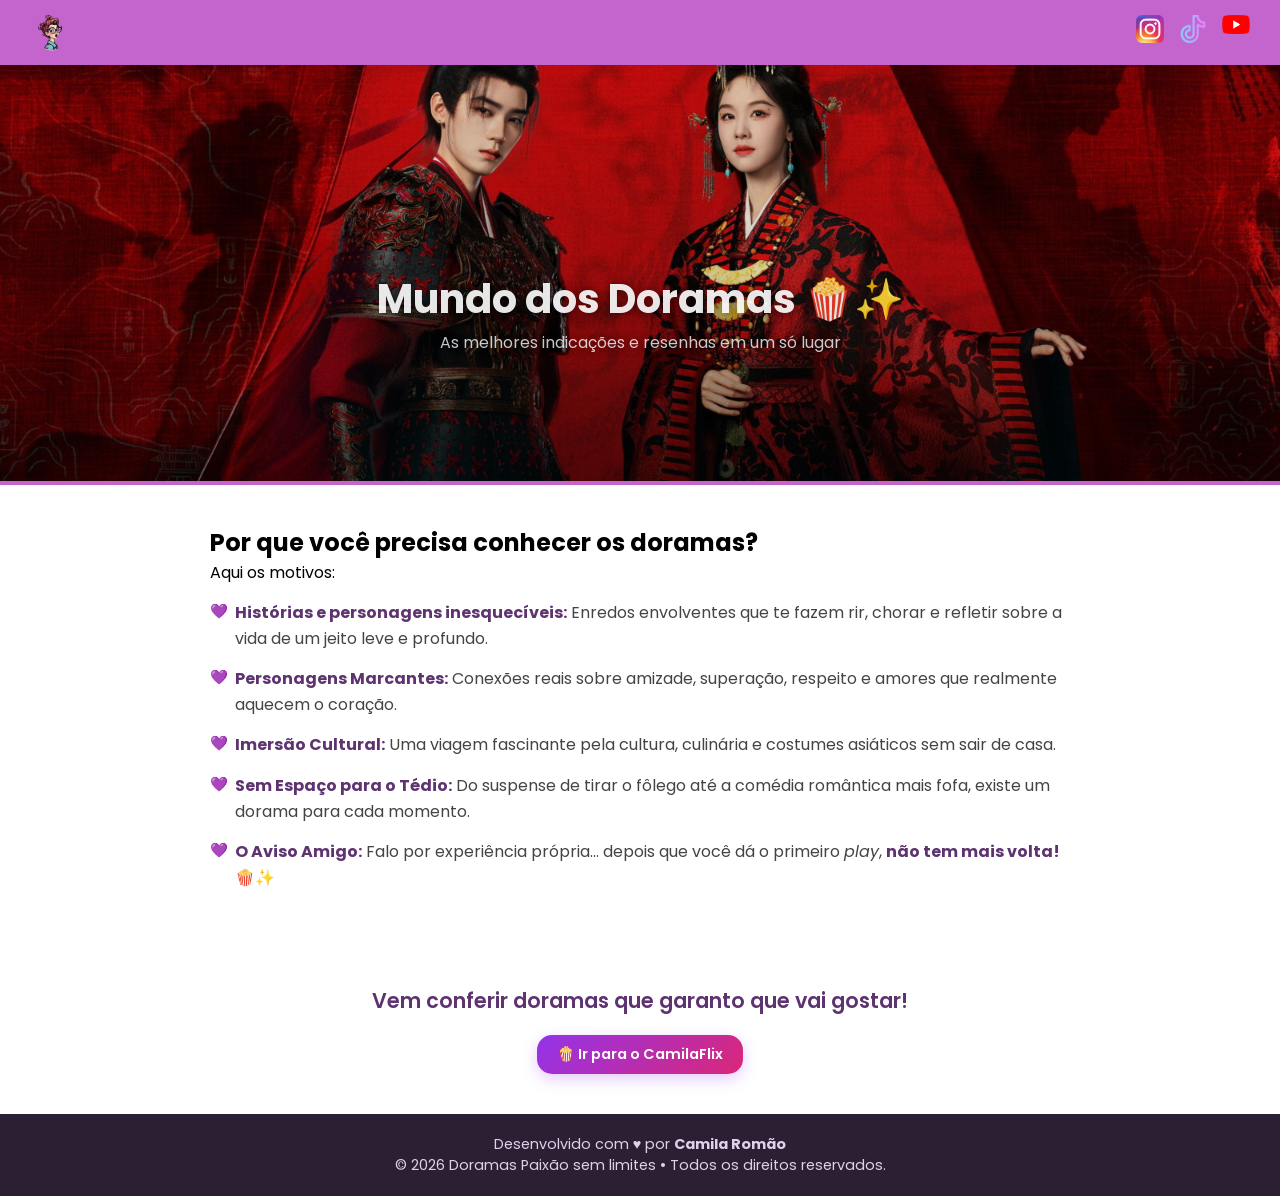
==== index.html @ bf74845d "Update index.html" ====
<!DOCTYPE html>
<html lang="pt-BR">
<head>
    <meta charset="UTF-8">
    <meta name="viewport" content="width=device-width, initial-scale=1.0">
    <title>Doramas: paixão sem limites</title>
    <link rel="stylesheet" href="style.css">
    <link href="https://fonts.googleapis.com/css2?family=Poppins:wght@400;500;600;700;800&display=swap" rel="stylesheet">
</head>
<body>

    <!-- CABEÇALHO COM BOTÃO ESTILIZADO -->
    <header>
        <img src="assets/Cah-dorameira-logo.png" alt="Logo CamilaFlix" class="logotipo">
        
        <div class="redes-sociais">
          <a href="https://www.instagram.com/camiladorameiraa/" target="_blank"><img src="assets/Instagram_icon.png" alt="Instagram"></a>
            <a href="https://www.tiktok.com/@camiladorameiraa" target="_blank"><img src="assets/Tiktok_logo.png" alt="TikTok"></a>
            <a href="https://www.youtube.com/@Camiladorameira" target="_blank"><img src="assets/Youtube_logo.png" alt="YouTube"></a>
        </div>
    </header>

    <!-- Banner do site -->
   <section class="banner">

    <div class="conteudo-banner">

        <img
            src="assets/das-cinzas-ao-trono-img.jpg"
            alt="Das Cinzas ao Trono"
        >

        <div class="texto-banner">
            <h1>Mundo dos Doramas 🍿✨</h1>

            <p>
                As melhores indicações e resenhas em um só lugar
            </p>
        </div>

    </div>

</section>

        <section class="secao-chamativa">
            <h2>Por que você precisa conhecer os doramas?</h2>
            <p>Aqui os motivos:</p>

            <ul class="lista-motivos">
                <li><strong>Histórias e personagens inesquecíveis:</strong> Enredos envolventes que te fazem rir, chorar e refletir sobre a vida de um jeito leve e profundo.</li>

                <li><strong>Personagens Marcantes:</strong> Conexões reais sobre amizade, superação, respeito e amores que realmente aquecem o coração.</li>
                <li><strong>Imersão Cultural:</strong> Uma viagem fascinante pela cultura, culinária e costumes asiáticos sem sair de casa.</li>

                <li><strong>Sem Espaço para o Tédio:</strong> Do suspense de tirar o fôlego até a comédia romântica mais fofa, existe um dorama para cada momento.</li>

                <li><strong>O Aviso Amigo:</strong> Falo por experiência própria... depois que você dá o primeiro <em>play</em>, <strong>não tem mais volta!</strong> 🍿✨</li>
            </ul>

        </section>

        <!-- CHAMADA FINAL COM O BOTÃO CAMILAFLIX CENTRALIZADO -->

<main class="secao-camilaflix">
    <div class="link-camilaflix">
        <h3>Vem conferir doramas que garanto que vai gostar!</h3>

        <a href="camila-flix/indicacoes.html" class="btn-inicio">
            🍿 Ir para o CamilaFlix
        </a>
    </div>
</main>
    <footer>
        <p>Desenvolvido com <span class="coracao">♥</span> por <strong>Camila Romão</strong></p>
        <p>&copy; 2026 Doramas Paixão sem limites • Todos os direitos reservados.</p>
    </footer>
    
</body>
</html>
---- style.css ----
* {
    margin: 0;
    padding: 0;
    box-sizing: border-box;
    font-family: "Poppins", sans-serif;
}
/* ============================================== */
/* 2. CABEÇALHO E NAVEGAÇÃO                       */
/* ============================================== */
header {
    display: flex;
    justify-content: space-between;
    align-items: center;
    padding: 10px 30px;
    background-color: rgb(196, 100, 205);
    backdrop-filter: blur(5px);
    position: sticky;
    top: 0;
    z-index: 100;
}

.logotipo {
    width: 45px;
    height: auto;
    border-radius: 50%;
    transition: transform 0.3s ease;
    cursor: pointer;
}

.logotipo:hover {
    transform: scale(1.08);
}

.redes-sociais {
    display: flex;
    gap: 15px;
}

.redes-sociais img {
    width: 28px;
    height: auto;
    transition: transform 0.2s ease;
}

.redes-sociais img:hover {
    transform: scale(1.15);
}

/* ============================================== */
/* TEXTO SOBRE O BANNER                           */
/* ============================================== */

.texto-banner {
    position: absolute;
    left: 50%;
    top: 60%;

    transform: translate(-50%, -50%);

    z-index: 2;

    width: 90%;
    max-width: 650px;

    text-align: center;

    color: rgba(255, 255, 255, 0.9);

    text-shadow: 0 2px 10px rgba(0, 0, 0, 0.45);
}

.texto-banner h1 {
    margin: 0 0 8px;

    color: rgba(255, 255, 255, 0.88);

    font-size: clamp(1.6rem, 3vw, 2.5rem);

    font-weight: 700;

    line-height: 1.2;

    text-align: center;
}

.texto-banner p {
    margin: 0;

    color: rgba(255, 255, 255, 0.75);

    font-size: clamp(0.8rem, 1.3vw, 1rem);

    line-height: 1.5;

    text-align: center;
}
 

/* BANNER DO TOPO                              */
/* ============================================== */

.banner {
    width: 100%;
    margin: 0;
    padding: 0;
}

.conteudo-banner {
    width: 100%;
    height: clamp(250px, 40vw, 420px);
    overflow: hidden;
    position: relative;
    border-bottom: 4px solid #c464cd;
}

.conteudo-banner img {
    width: 100%;
    height: 100%;
    display: block;
    object-fit: cover;
    object-position: center;
}

/* Degrade sobre a imagem */ 
.conteudo-banner::after {
    content: "";
    position: absolute;
    inset: 0;
    background: linear-gradient(
        to bottom,
        rgba(0, 0, 0, 0.05),
        rgba(0, 0, 0, 0.15),
        rgba(0, 0, 0, 0.55)
    );
    pointer-events: none;
}

/* ============================================== */
/* RESPONSIVIDADE DO BANNER                       */
/* ============================================== */

@media (max-width: 768px) {
    .conteudo-banner {
        height: 280px;
    }
}

@media (max-width: 480px) {
    .conteudo-banner {
        height: 230px;
    }
}

@media (max-width: 600px) {

    .texto-banner {
        left: 6%;
        right: 6%;
        bottom: 12%;
    }

    .texto-banner h1 {
        font-size: 1.7rem;
    }

    .texto-banner p {
        font-size: 0.85rem;
    }
}

h1 {
    text-align: center;
    color: #5e3370;
    margin: 40px 20px 20px;
    font-size: 2rem;
}

/* SEÇÕES DE TEXTO E APRESENTAÇÃO  */ 

.secao-chamativa { 
    max-width: 900px; 
    margin: 0 auto; 
    padding: 40px 20px;
}

.lista-motivos {
    list-style: none;
    padding: 0;
    margin-top: 15px;
}

.lista-motivos li {
    color: #444;
    font-size: 1rem;
    line-height: 1.6;
    margin-bottom: 15px;
    position: relative;
    padding-left: 25px;
}

.lista-motivos li::before {
    content: "💜";
    position: absolute;
    left: 0;
    top: 0;
    font-size: 0.9rem;
}

.lista-motivos strong {
    color: #5e3370;
}

/* ============================================== */
/* 6. CARD DO DORAMA EM DESTAQUE                 */
/* ============================================== */
.card-dorama {
    max-width: 480px;            /* Define a largura do card no meio da tela */
    margin: 30px auto;           /* Centraliza perfeitamente o card */
    padding: 25px;
    background-color: #ffffff;   /* Fundo branco */
    border-radius: 20px;         /* Cantos arredondados */
    box-shadow: 0 4px 15px rgba(0, 0, 0, 0.1); /* Sombrinha suave */
    
    display: flex;
    flex-direction: column;
    align-items: center;
    text-align: center;
}

.card-dorama img {
    width: 100%;                 /* A imagem ocupa a largura inteira da caixinha */
    height: auto;
    border-radius: 12px;
    margin-bottom: 15px;
}

.card-dorama h3 {
    font-size: 1.3rem;
    color: #5e3370;
    margin-bottom: 15px;
}

.btn-resenha {
    display: inline-flex;
    justify-content: center;
    align-items: center;
    width: 150px;
    height: 40px;
    border-radius: 20px;
    color: #ffffff;
    background-color: rgb(171, 114, 224);
    border: none;
    font-weight: bold;
    font-size: 14px;
    cursor: pointer;
    transition: background-color 0.2s ease, transform 0.2s ease;
    margin-bottom: 15px;
}

.btn-resenha:hover {
    background-color: rgb(145, 90, 195);
    transform: scale(1.05);
}

.resenha-caixa {
    margin: 10px 0 20px 0;
    padding: 15px;
    background-color: #fff0f3;
    border-radius: 12px;
    text-align: left;
    width: 100%;
}

.resenha-caixa p {
    color: #444;
    font-size: 0.95rem;
    line-height: 1.5;
}

.link-youtube {
    display: inline-block;
    margin-top: 10px;
    color: #ff4757;
    font-weight: bold;
    text-decoration: none;
}

.link-youtube:hover {
    text-decoration: underline;
}

/* Container do Botão de Curtir */
.favoritos-container {
    display: flex;
    padding: 10px;
    align-items: center;
    flex-direction: column;
    justify-content: center;
    text-align: center;
}

.favoritos-container button {
    width: 70px;
    height: 70px;
    background-color: #ffb7c5;
    border-radius: 50%;
    border: none;
    cursor: pointer;
    font-size: 1.5rem;
    transition: transform 0.2s ease;
}

.favoritos-container button:hover {
    transform: scale(1.1);
}

.favoritos-container p {
    margin-top: 8px;
    font-weight: bold;
    color: #5e3370;
}

/* ============================================== */
/* 7. SEÇÃO YOUTUBE                               */
/* ============================================== */
.secao-youtube {
    text-align: center;
    padding: 40px 20px;
    background-color: #9477ac;
    color: #f4f4f4;
    display: flex;
    flex-direction: column;
    align-items: center;
    gap: 15px;
}

.secao-youtube h3 {
    font-size: 1.5rem;
}

.secao-youtube p {
    max-width: 700px;
}

.btn-youtube {
    display: inline-flex;
    align-items: center;
    justify-content: center;
    gap: 10px;
    background-color: #ffffff;
    color: #333;
    border: none;
    padding: 10px 25px;
    border-radius: 25px;
    font-size: 1rem;
    font-weight: bold;
    cursor: pointer;
    box-shadow: 0 4px 8px rgba(0, 0, 0, 0.15);
    transition: transform 0.2s ease, background-color 0.2s ease;
}

.btn-youtube img {
    width: 28px;
    height: auto;
}

.btn-youtube:hover {
    transform: scale(1.05);
    background-color: #fff0f5;
}

/* ============================================== */
/* SEÇÃO CAMILAFLIX                               */
/* ============================================== */

.secao-camilaflix {
    width: 100%;
    display: flex;
    justify-content: center;
    align-items: center;

    padding: 40px 20px;

    text-align: center;
}

.link-camilaflix {
    display: flex;
    flex-direction: column;
    align-items: center;

    gap: 18px;

    max-width: 700px;
}

.link-camilaflix h3 {
    margin: 0;

    color: #5e3370;

    font-size: 1.3rem;
    font-weight: 600;

    line-height: 1.5;
}

.link-camilaflix a {
    display: inline-flex;
    align-items: center;
    justify-content: center;

    gap: 6px;

    padding: 9px 20px;

    background: linear-gradient(
        135deg,
        #9333ea,
        #db2777
    );

    color: #ffffff;

    border-radius: 15px;

    font-size: 0.9rem;
    font-weight: 600;

    text-decoration: none;

    box-shadow:
        0 5px 15px rgba(168, 85, 247, 0.30);

    transition:
        transform 0.2s ease,
        box-shadow 0.2s ease;
}

.link-camilaflix a:hover {
    transform: translateY(-3px);

    box-shadow:
        0 8px 20px rgba(168, 85, 247, 0.40);
}

@media (max-width: 480px) {
    .secao-camilaflix {
        padding: 30px 15px;
    }

    .link-camilaflix h3 {
        font-size: 1.1rem;
    }

    .link-camilaflix a {
        font-size: 0.85rem;
        padding: 8px 17px;
    }
}

/* ============================================== */
/* CORREÇÃO DO TEXTO DO BANNER                   */
/* ============================================== */

.texto-banner {
    position: absolute;

    left: 50%;
    top: 60%;

    transform: translate(-50%, -50%);

    width: calc(100% - 40px);
    max-width: 650px;

    margin: 0;
    padding: 0;

    text-align: center;

    z-index: 2;
}

.texto-banner h1 {
    margin: 0 0 8px !important;
    padding: 0;

    color: rgba(255, 255, 255, 0.90);

    font-size: clamp(1.5rem, 5vw, 2.5rem);

    font-weight: 700;
    line-height: 1.2;

    text-align: center;

    white-space: normal;

    text-shadow: 0 2px 10px rgba(0, 0, 0, 0.5);
}

.texto-banner p {
    margin: 0;
    padding: 0;

    color: rgba(255, 255, 255, 0.78);

    font-size: clamp(0.75rem, 2.5vw, 1rem);

    line-height: 1.5;

    text-align: center;
}

/* ============================================== */
/* CELULAR                                        */
/* ============================================== */

@media (max-width: 600px) {

    .texto-banner {
        left: 50%;
        top: 62%;

        width: calc(100% - 30px);

        transform: translate(-50%, -50%);
    }

    .texto-banner h1 {
        font-size: 1.45rem;
    }

    .texto-banner p {
        font-size: 0.75rem;
    }
}

/* ============================================== */
/* 8. RODAPÉ                                      */
/* ============================================== */
footer {
    text-align: center;
    padding: 20px;
    background-color: #2b1f33;
    color: #e0d0ea;
    font-size: 0.9rem;
}
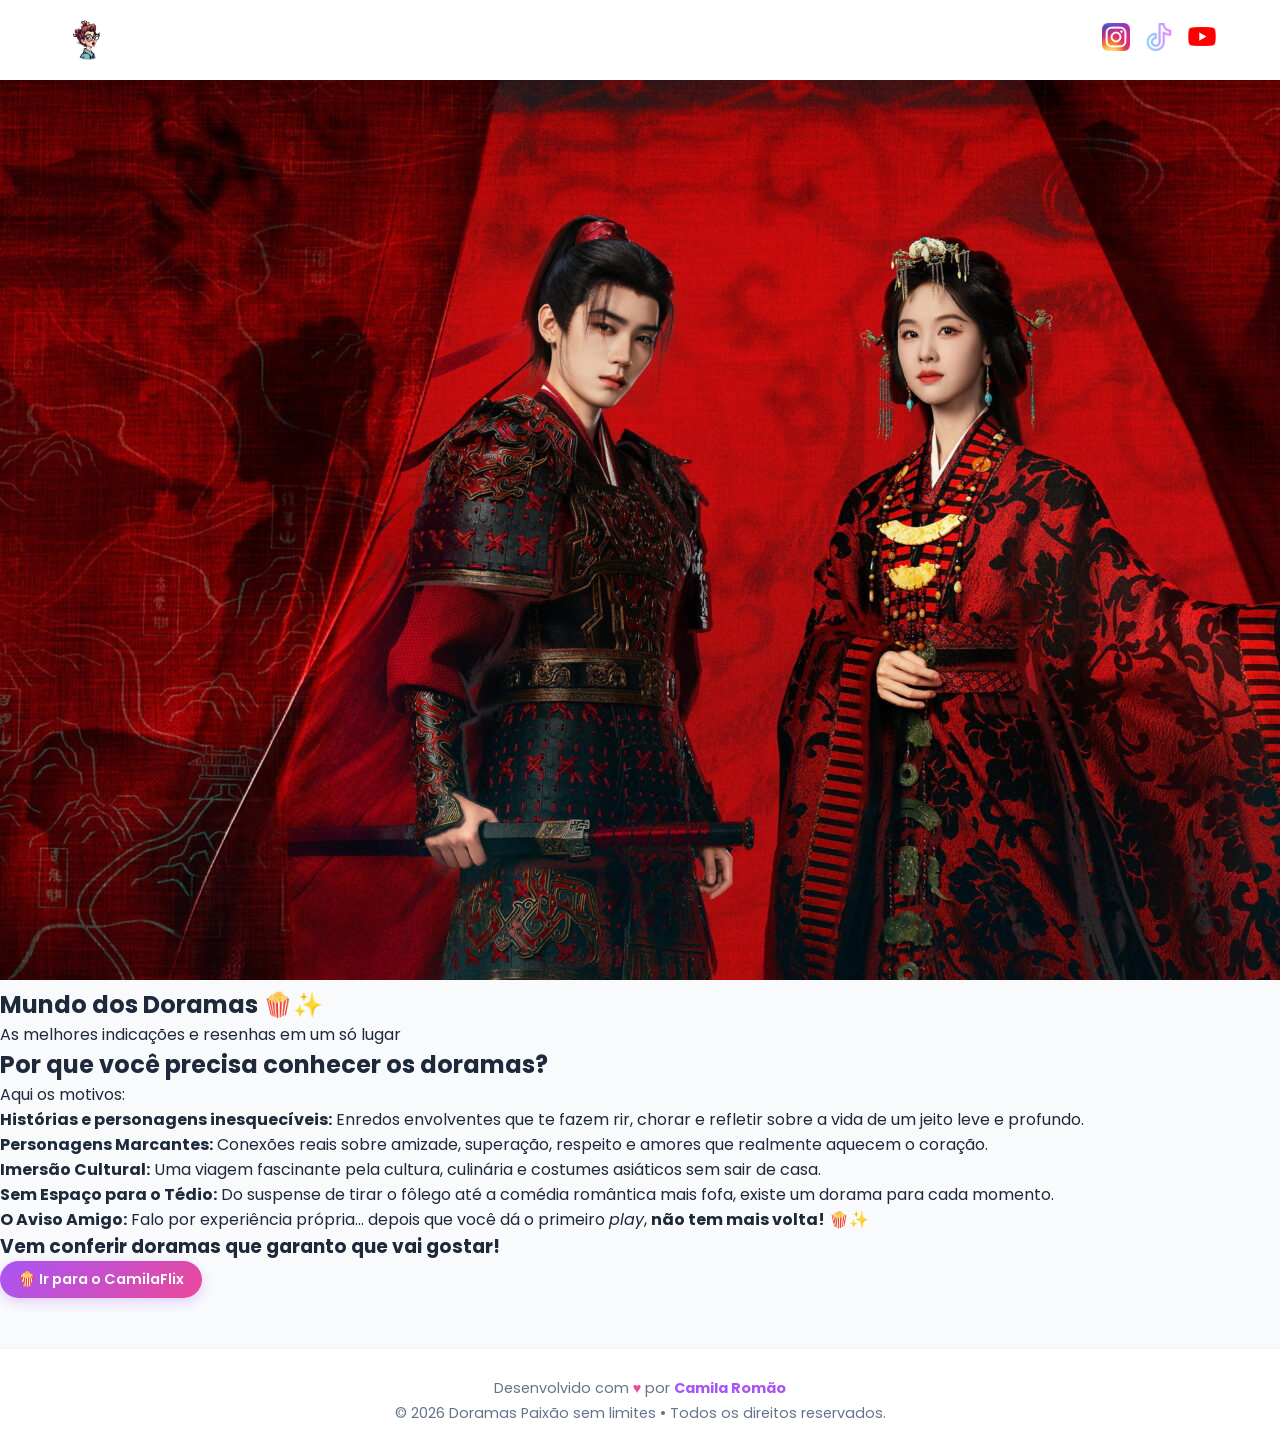
==== commit 59eeaa05: "Update index.html" ====
--- a/index.html
+++ b/index.html
@@ -65,7 +65,7 @@
     <div class="link-camilaflix">
         <h3>Vem conferir doramas que garanto que vai gostar!</h3>
 
-        <a href="camila-flix/indicacoes.html" class="btn-inicio">
+        <a href="https://camila-romao.github.io/mundo-dos-doramas/indicacoes.html" class="btn-inicio">
             🍿 Ir para o CamilaFlix
         </a>
     </div>
--- a/style.css
+++ b/style.css
@@ -1,44 +1,63 @@
+/* ==================== CONFIGURAÇÕES GERAIS ==================== */
+
 * {
     margin: 0;
     padding: 0;
     box-sizing: border-box;
+}
+
+html {
+    scroll-behavior: smooth;
+}
+
+body {
     font-family: "Poppins", sans-serif;
-}
-/* ============================================== */
-/* 2. CABEÇALHO E NAVEGAÇÃO                       */
-/* ============================================== */
+    background-color: #f8fafc;
+    color: #1e293b;
+    overflow-x: hidden;
+}
+
+/* ==================== CABEÇALHO ==================== */
+
 header {
+    position: sticky;
+    top: 0;
+    z-index: 10;
+
     display: flex;
     justify-content: space-between;
     align-items: center;
-    padding: 10px 30px;
-    background-color: rgb(196, 100, 205);
-    backdrop-filter: blur(5px);
-    position: sticky;
-    top: 0;
-    z-index: 100;
+
+    padding: 15px 5%;
+
+    background-color: #ffffff;
+    box-shadow: 0 2px 10px rgba(0, 0, 0, 0.05);
 }
 
 .logotipo {
-    width: 45px;
-    height: auto;
-    border-radius: 50%;
-    transition: transform 0.3s ease;
-    cursor: pointer;
+    height: 50px;
+    width: auto;
+    display: block;
+    transition: transform 0.2s ease;
 }
 
 .logotipo:hover {
-    transform: scale(1.08);
-}
+    transform: scale(1.05);
+}
+
+/* ==================== REDES SOCIAIS ==================== */
 
 .redes-sociais {
     display: flex;
+    align-items: center;
+    justify-content: flex-end;
     gap: 15px;
 }
 
 .redes-sociais img {
     width: 28px;
-    height: auto;
+    height: 28px;
+    object-fit: contain;
     transition: transform 0.2s ease;
 }
 
@@ -46,504 +65,421 @@
     transform: scale(1.15);
 }
 
-/* ============================================== */
-/* TEXTO SOBRE O BANNER                           */
-/* ============================================== */
-
-.texto-banner {
-    position: absolute;
-    left: 50%;
-    top: 60%;
-
-    transform: translate(-50%, -50%);
-
-    z-index: 2;
-
-    width: 90%;
-    max-width: 650px;
-
-    text-align: center;
-
-    color: rgba(255, 255, 255, 0.9);
-
-    text-shadow: 0 2px 10px rgba(0, 0, 0, 0.45);
-}
-
-.texto-banner h1 {
-    margin: 0 0 8px;
-
-    color: rgba(255, 255, 255, 0.88);
-
-    font-size: clamp(1.6rem, 3vw, 2.5rem);
-
-    font-weight: 700;
-
-    line-height: 1.2;
-
-    text-align: center;
-}
-
-.texto-banner p {
-    margin: 0;
-
-    color: rgba(255, 255, 255, 0.75);
-
-    font-size: clamp(0.8rem, 1.3vw, 1rem);
-
-    line-height: 1.5;
-
-    text-align: center;
-}
- 
-
-/* BANNER DO TOPO                              */
-/* ============================================== */
-
-.banner {
-    width: 100%;
-    margin: 0;
-    padding: 0;
-}
-
-.conteudo-banner {
-    width: 100%;
-    height: clamp(250px, 40vw, 420px);
-    overflow: hidden;
-    position: relative;
-    border-bottom: 4px solid #c464cd;
-}
-
-.conteudo-banner img {
-    width: 100%;
-    height: 100%;
-    display: block;
-    object-fit: cover;
-    object-position: center;
-}
-
-/* Degrade sobre a imagem */ 
-.conteudo-banner::after {
-    content: "";
-    position: absolute;
-    inset: 0;
-    background: linear-gradient(
-        to bottom,
-        rgba(0, 0, 0, 0.05),
-        rgba(0, 0, 0, 0.15),
-        rgba(0, 0, 0, 0.55)
-    );
-    pointer-events: none;
-}
-
-/* ============================================== */
-/* RESPONSIVIDADE DO BANNER                       */
-/* ============================================== */
-
-@media (max-width: 768px) {
-    .conteudo-banner {
-        height: 280px;
-    }
-}
-
-@media (max-width: 480px) {
-    .conteudo-banner {
-        height: 230px;
-    }
-}
-
-@media (max-width: 600px) {
-
-    .texto-banner {
-        left: 6%;
-        right: 6%;
-        bottom: 12%;
-    }
-
-    .texto-banner h1 {
-        font-size: 1.7rem;
-    }
-
-    .texto-banner p {
-        font-size: 0.85rem;
-    }
-}
-
-h1 {
-    text-align: center;
-    color: #5e3370;
-    margin: 40px 20px 20px;
-    font-size: 2rem;
-}
-
-/* SEÇÕES DE TEXTO E APRESENTAÇÃO  */ 
-
-.secao-chamativa { 
-    max-width: 900px; 
-    margin: 0 auto; 
-    padding: 40px 20px;
-}
-
-.lista-motivos {
-    list-style: none;
-    padding: 0;
-    margin-top: 15px;
-}
-
-.lista-motivos li {
-    color: #444;
-    font-size: 1rem;
-    line-height: 1.6;
-    margin-bottom: 15px;
-    position: relative;
-    padding-left: 25px;
-}
-
-.lista-motivos li::before {
-    content: "💜";
-    position: absolute;
-    left: 0;
-    top: 0;
-    font-size: 0.9rem;
-}
-
-.lista-motivos strong {
-    color: #5e3370;
-}
-
-/* ============================================== */
-/* 6. CARD DO DORAMA EM DESTAQUE                 */
-/* ============================================== */
-.card-dorama {
-    max-width: 480px;            /* Define a largura do card no meio da tela */
-    margin: 30px auto;           /* Centraliza perfeitamente o card */
-    padding: 25px;
-    background-color: #ffffff;   /* Fundo branco */
-    border-radius: 20px;         /* Cantos arredondados */
-    box-shadow: 0 4px 15px rgba(0, 0, 0, 0.1); /* Sombrinha suave */
-    
-    display: flex;
-    flex-direction: column;
-    align-items: center;
-    text-align: center;
-}
-
-.card-dorama img {
-    width: 100%;                 /* A imagem ocupa a largura inteira da caixinha */
-    height: auto;
-    border-radius: 12px;
-    margin-bottom: 15px;
-}
-
-.card-dorama h3 {
-    font-size: 1.3rem;
-    color: #5e3370;
-    margin-bottom: 15px;
-}
-
-.btn-resenha {
-    display: inline-flex;
-    justify-content: center;
-    align-items: center;
-    width: 150px;
-    height: 40px;
-    border-radius: 20px;
-    color: #ffffff;
-    background-color: rgb(171, 114, 224);
-    border: none;
-    font-weight: bold;
-    font-size: 14px;
-    cursor: pointer;
-    transition: background-color 0.2s ease, transform 0.2s ease;
-    margin-bottom: 15px;
-}
-
-.btn-resenha:hover {
-    background-color: rgb(145, 90, 195);
-    transform: scale(1.05);
-}
-
-.resenha-caixa {
-    margin: 10px 0 20px 0;
-    padding: 15px;
-    background-color: #fff0f3;
-    border-radius: 12px;
-    text-align: left;
-    width: 100%;
-}
-
-.resenha-caixa p {
-    color: #444;
-    font-size: 0.95rem;
-    line-height: 1.5;
-}
-
-.link-youtube {
-    display: inline-block;
-    margin-top: 10px;
-    color: #ff4757;
-    font-weight: bold;
-    text-decoration: none;
-}
-
-.link-youtube:hover {
-    text-decoration: underline;
-}
-
-/* Container do Botão de Curtir */
-.favoritos-container {
-    display: flex;
-    padding: 10px;
-    align-items: center;
-    flex-direction: column;
-    justify-content: center;
-    text-align: center;
-}
-
-.favoritos-container button {
-    width: 70px;
-    height: 70px;
-    background-color: #ffb7c5;
-    border-radius: 50%;
-    border: none;
-    cursor: pointer;
-    font-size: 1.5rem;
-    transition: transform 0.2s ease;
-}
-
-.favoritos-container button:hover {
-    transform: scale(1.1);
-}
-
-.favoritos-container p {
-    margin-top: 8px;
-    font-weight: bold;
-    color: #5e3370;
-}
-
-/* ============================================== */
-/* 7. SEÇÃO YOUTUBE                               */
-/* ============================================== */
-.secao-youtube {
-    text-align: center;
-    padding: 40px 20px;
-    background-color: #9477ac;
-    color: #f4f4f4;
-    display: flex;
-    flex-direction: column;
-    align-items: center;
-    gap: 15px;
-}
-
-.secao-youtube h3 {
-    font-size: 1.5rem;
-}
-
-.secao-youtube p {
-    max-width: 700px;
-}
-
-.btn-youtube {
+/* ==================== BOTÃO INÍCIO ==================== */
+
+.btn-inicio {
     display: inline-flex;
     align-items: center;
     justify-content: center;
-    gap: 10px;
-    background-color: #ffffff;
-    color: #333;
-    border: none;
-    padding: 10px 25px;
-    border-radius: 25px;
+    gap: 6px;
+
+    background: linear-gradient(135deg, #a855f7, #ec4899);
+    color: #ffffff;
+
+    font-weight: 600;
+    font-size: 0.9rem;
+
+    padding: 8px 18px;
+    border-radius: 20px;
+
+    text-decoration: none;
+
+    box-shadow: 0 4px 12px rgba(168, 85, 247, 0.25);
+
+    transition:
+        transform 0.3s ease,
+        box-shadow 0.3s ease,
+        background 0.3s ease;
+
+    margin-right: 8px;
+}
+
+.btn-inicio:hover {
+    transform: translateY(-2px);
+
+    box-shadow: 0 6px 18px rgba(168, 85, 247, 0.4);
+
+    background: linear-gradient(135deg, #9333ea, #db2777);
+}
+
+.btn-inicio:active {
+    transform: translateY(0);
+}
+
+/* ==================== TÍTULO DA PÁGINA ==================== */
+
+.titulo-chamativo {
+    text-align: center;
+    margin: 40px 0 20px;
+    padding: 0 15px;
+}
+
+.titulo-chamativo h2 {
+    font-size: 2rem;
+    color: #a855f7;
+    font-weight: 800;
+    letter-spacing: -0.5px;
+
+    text-shadow: 0 2px 10px rgba(168, 85, 247, 0.15);
+}
+
+.titulo-chamativo p {
+    color: #6b7280;
     font-size: 1rem;
+    margin-top: 5px;
+}
+
+/* ==================== TAGS DOS PAÍSES ==================== */
+
+.tag-pais {
+    display: inline-block;
+
+    padding: 3px 8px;
+    margin-bottom: 8px;
+
+    border-radius: 12px;
+
+    font-size: 0.75rem;
     font-weight: bold;
+    font-family: "Poppins", sans-serif;
+}
+
+.coreia {
+    background-color: #e0f2fe;
+    color: #0369a1;
+}
+
+.china {
+    background-color: #fef2f2;
+    color: #b91c1c;
+}
+
+.japao {
+    background-color: #fdf2f8;
+    color: #be185d;
+}
+
+/* ==================== GRADE DE CARDS ==================== */
+
+.grid-doramaflix {
+    display: grid;
+
+    grid-template-columns: repeat(3, minmax(0, 1fr));
+
+    gap: 20px;
+
+    width: 100%;
+    max-width: 1200px;
+
+    margin: 0 auto;
+    padding: 20px;
+}
+
+/* ==================== CARDS DE DORAMA ==================== */
+
+.card-dorama {
+    background: #ffffff;
+
+    border-radius: 16px;
+
+    overflow: hidden;
+
+    box-shadow: 0 4px 20px rgba(0, 0, 0, 0.06);
+
     cursor: pointer;
-    box-shadow: 0 4px 8px rgba(0, 0, 0, 0.15);
-    transition: transform 0.2s ease, background-color 0.2s ease;
-}
-
-.btn-youtube img {
-    width: 28px;
-    height: auto;
-}
-
-.btn-youtube:hover {
-    transform: scale(1.05);
-    background-color: #fff0f5;
-}
-
-/* ============================================== */
-/* SEÇÃO CAMILAFLIX                               */
-/* ============================================== */
-
-.secao-camilaflix {
+
+    opacity: 1;
+    transform: translateY(0);
+    filter: none;
+    visibility: visible;
+
+    transition:
+        transform 0.3s ease,
+        box-shadow 0.3s ease;
+}
+
+.card-dorama:hover {
+    transform: translateY(-8px) scale(1.02);
+
+    box-shadow: 0 16px 32px rgba(168, 85, 247, 0.25);
+}
+
+/* ==================== IMAGEM DO CARD ==================== */
+
+.card-dorama > img {
     width: 100%;
+    height: 320px;
+
+    object-fit: cover;
+    object-position: top center;
+
+    display: block;
+
+    border-bottom: 2px solid #f3f4f6;
+
+    transition: transform 0.6s cubic-bezier(0.25, 1, 0.5, 1);
+}
+
+/* Pequeno zoom na imagem ao passar o mouse */
+
+.card-dorama:hover > img {
+    transform: scale(1.03);
+}
+
+/* ==================== CONTEÚDO DO CARD ==================== */
+
+.card-info {
+    padding: 20px;
+}
+
+.card-info h3 {
+    font-size: 1.25rem;
+
+    color: #1e293b;
+
+    margin: 6px 0;
+}
+
+.genero {
+    display: block;
+
+    font-size: 0.82rem;
+
+    color: #ec4899;
+
+    font-weight: 500;
+
+    margin-bottom: 10px;
+}
+
+.card-info p {
+    font-size: 0.9rem;
+
+    color: #4b5563;
+
+    line-height: 1.5;
+
+    margin-bottom: 12px;
+}
+
+/* ==================== ONDE ASSISTIR ==================== */
+
+.onde-assistir {
+    display: inline-block;
+
+    font-size: 0.88rem !important;
+
+    color: #1f2937 !important;
+
+    background-color: #f3f4f6;
+
+    padding: 8px 12px;
+
+    border-radius: 8px;
+}
+
+/* ==================== SEÇÃO ACHADINHOS ==================== */
+
+.achadinhos-titulo {
     display: flex;
-    justify-content: center;
-    align-items: center;
-
-    padding: 40px 20px;
-
-    text-align: center;
-}
-
-.link-camilaflix {
-    display: flex;
+
     flex-direction: column;
-    align-items: center;
-
-    gap: 18px;
-
-    max-width: 700px;
-}
-
-.link-camilaflix h3 {
-    margin: 0;
-
-    color: #5e3370;
-
-    font-size: 1.3rem;
-    font-weight: 600;
-
-    line-height: 1.5;
-}
-
-.link-camilaflix a {
-    display: inline-flex;
+
     align-items: center;
     justify-content: center;
 
+    text-align: center;
+
+    padding: 20px;
+}
+
+.achadinhos-titulo h2 {
+    color: #1e293b;
+    margin-bottom: 5px;
+}
+
+.achadinhos-titulo p {
+    color: #64748b;
+    margin-bottom: 15px;
+}
+
+.achadinhos-titulo a {
+    display: inline-flex;
+
+    align-items: center;
+    justify-content: center;
+
     gap: 6px;
 
-    padding: 9px 20px;
-
-    background: linear-gradient(
-        135deg,
-        #9333ea,
-        #db2777
-    );
+    background: linear-gradient(135deg, #a855f7, #ec4899);
 
     color: #ffffff;
 
-    border-radius: 15px;
+    font-weight: 600;
 
     font-size: 0.9rem;
-    font-weight: 600;
+
+    padding: 8px 18px;
+
+    border-radius: 20px;
 
     text-decoration: none;
 
-    box-shadow:
-        0 5px 15px rgba(168, 85, 247, 0.30);
+    box-shadow: 0 4px 12px rgba(168, 85, 247, 0.25);
 
     transition:
-        transform 0.2s ease,
-        box-shadow 0.2s ease;
-}
-
-.link-camilaflix a:hover {
-    transform: translateY(-3px);
-
-    box-shadow:
-        0 8px 20px rgba(168, 85, 247, 0.40);
-}
+        transform 0.3s ease,
+        box-shadow 0.3s ease;
+}
+
+.achadinhos-titulo a:hover {
+    transform: translateY(-2px) scale(1.05);
+
+    box-shadow: 0 6px 18px rgba(168, 85, 247, 0.4);
+}
+
+/* ==================== RODAPÉ ==================== */
+
+footer {
+    background-color: #ffffff;
+
+    text-align: center;
+
+    padding: 25px 20px;
+
+    margin-top: 50px;
+
+    border-top: 1px solid #f1f5f9;
+
+    box-shadow: 0 -2px 10px rgba(0, 0, 0, 0.02);
+}
+
+footer p {
+    font-size: 0.9rem;
+
+    color: #64748b;
+
+    margin: 4px 0;
+}
+
+footer p strong {
+    color: #a855f7;
+}
+
+footer .coracao {
+    color: #ec4899;
+}
+
+/* ==================== RESPONSIVIDADE ==================== */
+
+/* Tablets */
+
+@media (max-width: 1000px) {
+
+    .grid-doramaflix {
+        grid-template-columns: repeat(2, minmax(0, 1fr));
+    }
+
+}
+
+/* Celulares */
+
+@media (max-width: 768px) {
+
+    header {
+        padding: 12px 20px;
+    }
+
+    .logotipo {
+        height: 45px;
+    }
+
+    .redes-sociais {
+        gap: 8px;
+    }
+
+    .redes-sociais img {
+        width: 25px;
+        height: 25px;
+    }
+
+    .btn-inicio {
+        font-size: 0.8rem;
+        padding: 7px 12px;
+        margin-right: 3px;
+    }
+
+    .titulo-chamativo {
+        margin-top: 30px;
+    }
+
+    .titulo-chamativo h2 {
+        font-size: 1.6rem;
+    }
+
+    .titulo-chamativo p {
+        font-size: 0.9rem;
+    }
+
+    .grid-doramaflix {
+        grid-template-columns: 1fr;
+
+        padding: 15px;
+
+        gap: 20px;
+    }
+
+    .card-dorama > img {
+        height: auto;
+        max-height: 420px;
+    }
+
+    .card-info {
+        padding: 18px;
+    }
+
+}
+
+/* Celulares pequenos */
 
 @media (max-width: 480px) {
-    .secao-camilaflix {
-        padding: 30px 15px;
-    }
-
-    .link-camilaflix h3 {
-        font-size: 1.1rem;
-    }
-
-    .link-camilaflix a {
+
+    header {
+        padding: 10px 15px;
+    }
+
+    .logotipo {
+        height: 40px;
+    }
+
+    .redes-sociais {
+        gap: 6px;
+    }
+
+    .redes-sociais img {
+        width: 23px;
+        height: 23px;
+    }
+
+    .btn-inicio {
+        font-size: 0.75rem;
+        padding: 6px 10px;
+    }
+
+    .titulo-chamativo h2 {
+        font-size: 1.4rem;
+    }
+
+    .card-info h3 {
+        font-size: 1.15rem;
+    }
+
+    .card-info p {
         font-size: 0.85rem;
-        padding: 8px 17px;
-    }
-}
-
-/* ============================================== */
-/* CORREÇÃO DO TEXTO DO BANNER                   */
-/* ============================================== */
-
-.texto-banner {
-    position: absolute;
-
-    left: 50%;
-    top: 60%;
-
-    transform: translate(-50%, -50%);
-
-    width: calc(100% - 40px);
-    max-width: 650px;
-
-    margin: 0;
-    padding: 0;
-
-    text-align: center;
-
-    z-index: 2;
-}
-
-.texto-banner h1 {
-    margin: 0 0 8px !important;
-    padding: 0;
-
-    color: rgba(255, 255, 255, 0.90);
-
-    font-size: clamp(1.5rem, 5vw, 2.5rem);
-
-    font-weight: 700;
-    line-height: 1.2;
-
-    text-align: center;
-
-    white-space: normal;
-
-    text-shadow: 0 2px 10px rgba(0, 0, 0, 0.5);
-}
-
-.texto-banner p {
-    margin: 0;
-    padding: 0;
-
-    color: rgba(255, 255, 255, 0.78);
-
-    font-size: clamp(0.75rem, 2.5vw, 1rem);
-
-    line-height: 1.5;
-
-    text-align: center;
-}
-
-/* ============================================== */
-/* CELULAR                                        */
-/* ============================================== */
-
-@media (max-width: 600px) {
-
-    .texto-banner {
-        left: 50%;
-        top: 62%;
-
-        width: calc(100% - 30px);
-
-        transform: translate(-50%, -50%);
-    }
-
-    .texto-banner h1 {
-        font-size: 1.45rem;
-    }
-
-    .texto-banner p {
-        font-size: 0.75rem;
-    }
-}
-
-/* ============================================== */
-/* 8. RODAPÉ                                      */
-/* ============================================== */
-footer {
-    text-align: center;
-    padding: 20px;
-    background-color: #2b1f33;
-    color: #e0d0ea;
-    font-size: 0.9rem;
+    }
+
+    .onde-assistir {
+        font-size: 0.8rem !important;
+    }
+
 }
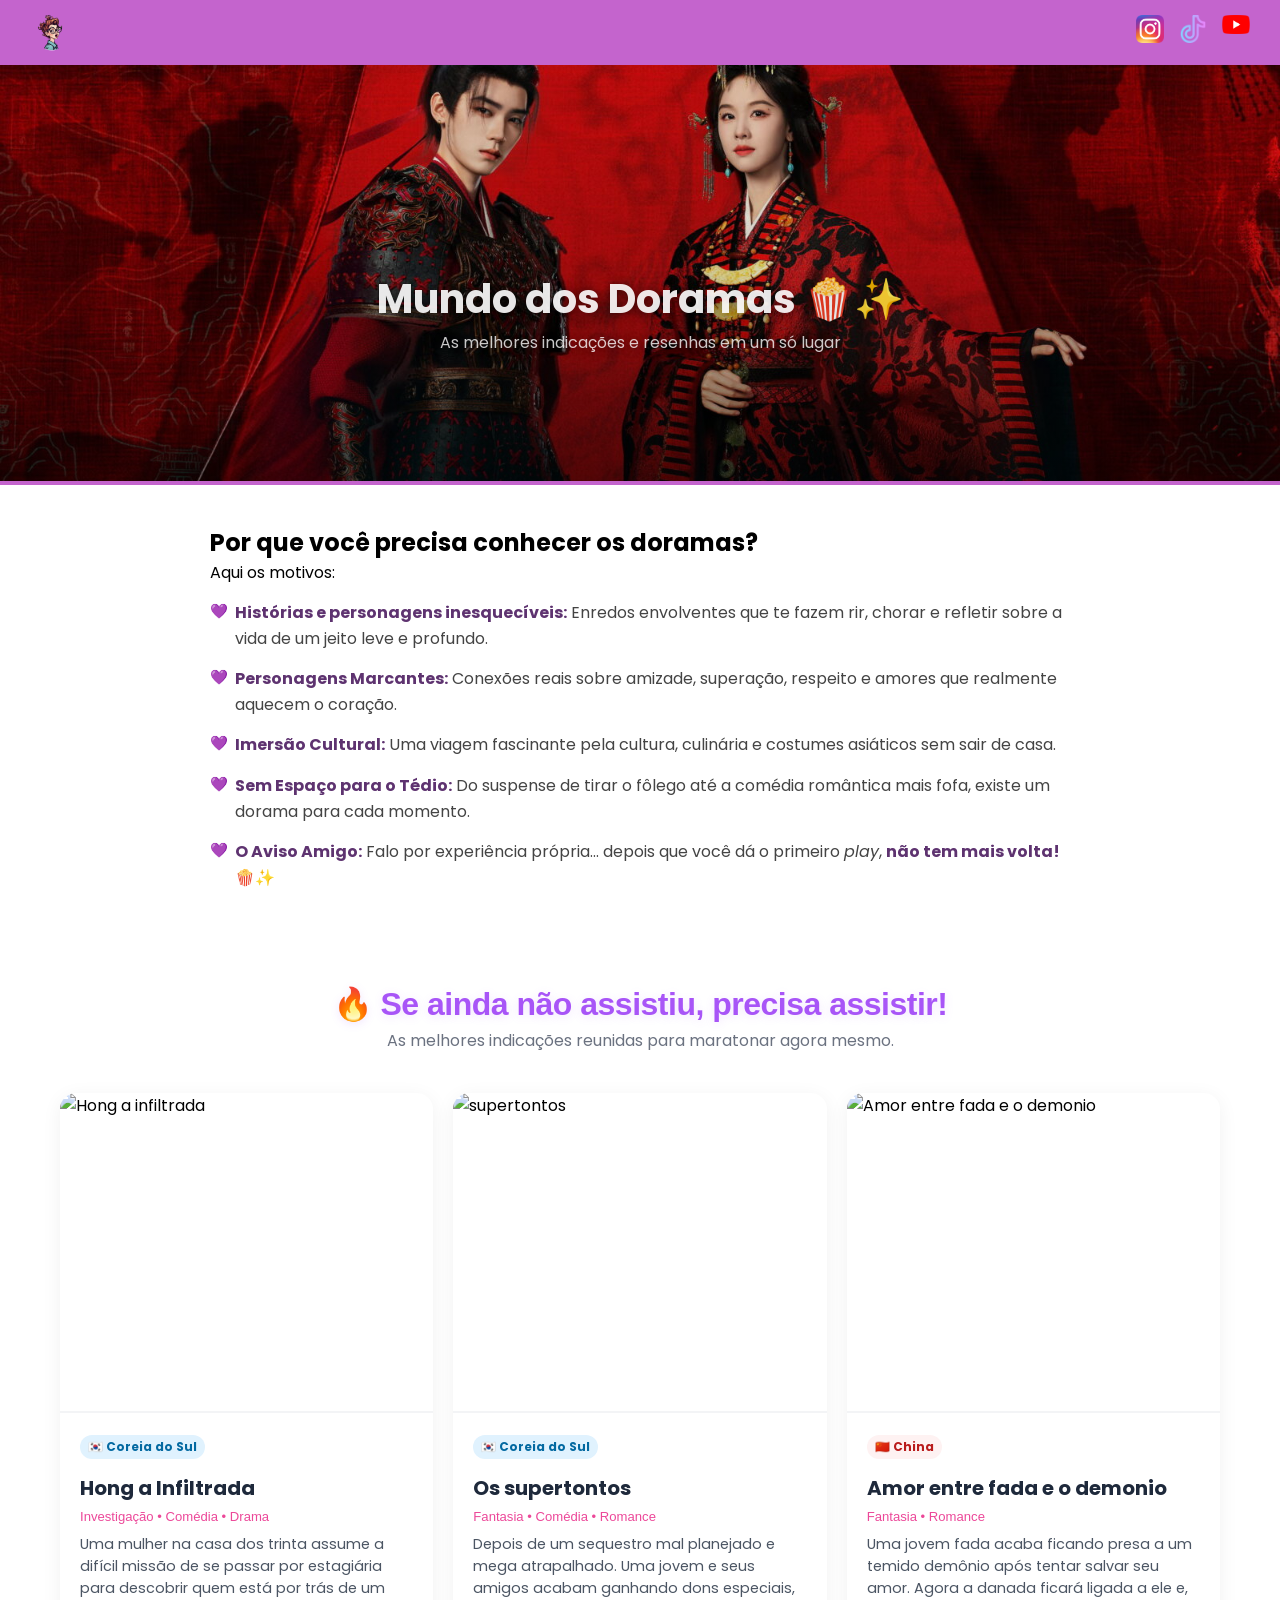
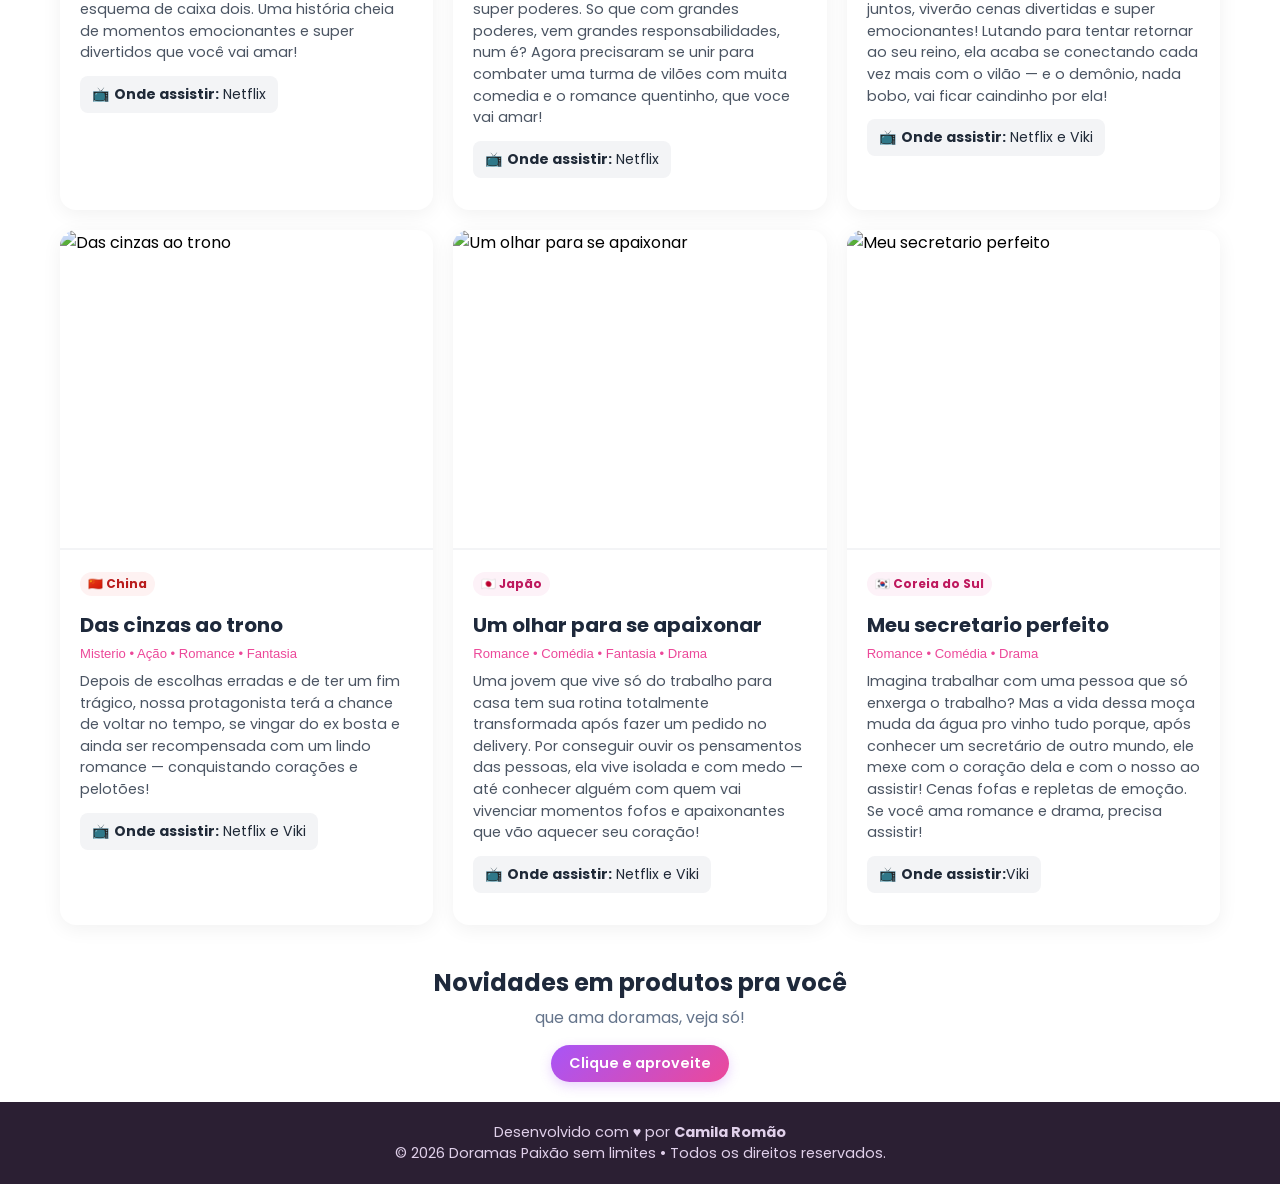
==== commit ec35d263: "Update index.html" ====
--- a/index.html
+++ b/index.html
@@ -14,7 +14,7 @@
         <img src="assets/Cah-dorameira-logo.png" alt="Logo CamilaFlix" class="logotipo">
         
         <div class="redes-sociais">
-          <a href="https://www.instagram.com/camiladorameiraa/" target="_blank"><img src="assets/Instagram_icon.png" alt="Instagram"></a>
+             <a href="https://www.instagram.com/camiladorameiraa/" target="_blank"><img src="assets/Instagram_icon.png" alt="Instagram"></a>
             <a href="https://www.tiktok.com/@camiladorameiraa" target="_blank"><img src="assets/Tiktok_logo.png" alt="TikTok"></a>
             <a href="https://www.youtube.com/@Camiladorameira" target="_blank"><img src="assets/Youtube_logo.png" alt="YouTube"></a>
         </div>
@@ -61,19 +61,105 @@
 
         <!-- CHAMADA FINAL COM O BOTÃO CAMILAFLIX CENTRALIZADO -->
 
-<main class="secao-camilaflix">
-    <div class="link-camilaflix">
-        <h3>Vem conferir doramas que garanto que vai gostar!</h3>
 
-        <a href="https://camila-romao.github.io/mundo-dos-doramas/indicacoes.html" class="btn-inicio">
-            🍿 Ir para o CamilaFlix
-        </a>
+<section class="titulo-chamativo">
+        <h2>🔥 Se ainda não assistiu, precisa assistir!</h2>
+        <p>As melhores indicações reunidas para maratonar agora mesmo.</p>
+    </section>
+
+    <!-- Grid onde ficam os seus doramas -->
+    <main class="grid-doramaflix">
+
+        <!-- Exemplo Card Coreano 1 -->
+        <div class="card-dorama">
+            <img src="/Mundo-dos-Doramas/assets/hong-a-infiltrada-img.webp" alt="Hong a infiltrada">
+            <div class="card-info">
+                <span class="tag-pais coreia">🇰🇷 Coreia do Sul</span>
+                <h3>Hong a Infiltrada</h3>
+                <span class="genero">Investigação • Comédia • Drama</span>
+                <p>Uma mulher na casa dos trinta assume a difícil missão de se passar por estagiária para descobrir quem está por trás de um esquema de caixa dois. Uma história cheia de momentos emocionantes e super divertidos que você vai amar!</p>
+                <p class="onde-assistir">📺 <strong>Onde assistir:</strong> Netflix</p>
+            </div>
+        </div>
+
+        <!-- Exemplo Card Coreano 2 -->
+        <div class="card-dorama">
+            <img src="/Mundo-dos-Doramas/assets/SUPERtontos-img.jpg" alt="supertontos">
+            <div class="card-info">
+                <span class="tag-pais coreia">🇰🇷 Coreia do Sul</span>
+                <h3>Os supertontos</h3>
+                <span class="genero">Fantasia • Comédia • Romance</span>
+                <p>Depois de um sequestro mal planejado e mega atrapalhado. Uma jovem e seus amigos acabam ganhando dons especiais, super poderes. So que com grandes poderes, vem grandes responsabilidades, num é? Agora precisaram se unir para combater uma turma de vilões com muita comedia e o romance quentinho, que voce vai amar!</p>
+                <p class="onde-assistir">📺 <strong>Onde assistir:</strong> Netflix</p>
+            </div>
+        </div> 
+
+        <!-- Exemplo Card Chinês 1 -->
+        <div class="card-dorama">
+            <img src="/Mundo-dos-Doramas/assets/amor-entre-a-fada-e-o-demonio-img.jpg" alt="Amor entre fada e o demonio">
+            <div class="card-info">
+                <span class="tag-pais china">🇨🇳 China</span>
+                <h3>Amor entre fada e o demonio</h3>
+                <span class="genero">Fantasia • Romance</span>
+                <p>Uma jovem fada acaba ficando presa a um temido demônio após tentar salvar seu amor. Agora a danada ficará ligada a ele e, juntos, viverão cenas divertidas e super emocionantes! Lutando para tentar retornar ao seu reino, ela acaba se conectando cada vez mais com o vilão — e o demônio, nada bobo, vai ficar caindinho por ela!</p>
+                <p class="onde-assistir">📺 <strong>Onde assistir:</strong> Netflix e Viki</p>
+            </div>
+        </div>
+
+        <!-- Exemplo Card Chinês 2 -->
+        <div class="card-dorama">
+            <img src="/Mundo-dos-Doramas/assets/das-cinzas-ao-trono-img.jpg" alt="Das cinzas ao trono">
+            <div class="card-info">
+                <span class="tag-pais china">🇨🇳 China</span>
+                <h3>Das cinzas ao trono</h3>
+                <span class="genero">Misterio • Ação • Romance • Fantasia</span>
+                <p>Depois de escolhas erradas e de ter um fim trágico, nossa protagonista terá a chance de voltar no tempo, se vingar do ex bosta e ainda ser recompensada com um lindo romance — conquistando corações e pelotões!</p>
+                <p class="onde-assistir">📺 <strong>Onde assistir:</strong> Netflix e Viki</p>
+            </div>
+        </div> 
+
+        <!-- Exemplo Card Japonês -->
+        <div class="card-dorama">
+            <img src="/Mundo-dos-Doramas/assets/Um-olhar-para-se-apaixonar-img.jpg" alt="Um olhar para se apaixonar">
+            <div class="card-info">
+                <span class="tag-pais japao">🇯🇵 Japão</span>
+                <h3>Um olhar para se apaixonar</h3>
+                <span class="genero">Romance • Comédia • Fantasia • Drama</span>
+                <p>Uma jovem que vive só do trabalho para casa tem sua rotina totalmente transformada após fazer um pedido no delivery. Por conseguir ouvir os pensamentos das pessoas, ela vive isolada e com medo — até conhecer alguém com quem vai vivenciar momentos fofos e apaixonantes que vão aquecer seu coração!</p>
+                <p class="onde-assistir">📺 <strong>Onde assistir:</strong> Netflix e Viki</p>
+            </div>
+        </div> 
+
+        <div class="card-dorama">
+            <img src="/Mundo-dos-Doramas/assets/meu-secretario-perfeito-img.webp" alt="Meu secretario perfeito">
+            <div class="card-info">
+                <span class="tag-pais japao">🇰🇷 Coreia do Sul</span>
+                <h3>Meu secretario perfeito</h3>
+                <span class="genero">Romance • Comédia • Drama</span>
+                <p>Imagina trabalhar com uma pessoa que só enxerga o trabalho? Mas a vida dessa moça muda da água pro vinho tudo porque, após conhecer um secretário de outro mundo, ele mexe com o coração dela e com o nosso ao assistir! Cenas fofas e repletas de emoção. Se você ama romance e drama, precisa assistir! </p>
+                <p class="onde-assistir">📺 <strong>Onde assistir:</strong>Viki</p>
+            </div>
+        </div> 
+    </main>
+
+
+<!-- Seção achadinhos -->
+    <!-- Cabeçalho da Seção -->
+     <section>
+        <div class="achadinhos-titulo">
+        <h2>Novidades em produtos pra você</h2>
+        <p>que ama doramas, veja só!</p>
+        <a  href="https://meli.la/2pvs6Jg" target="_blank" rel="noopener noreferrer">
+                Clique e aproveite
+            </a>
     </div>
-</main>
+</section>
+
+
     <footer>
         <p>Desenvolvido com <span class="coracao">♥</span> por <strong>Camila Romão</strong></p>
         <p>&copy; 2026 Doramas Paixão sem limites • Todos os direitos reservados.</p>
     </footer>
-    
+
 </body>
 </html>
--- a/style.css
+++ b/style.css
@@ -1,63 +1,44 @@
-/* ==================== CONFIGURAÇÕES GERAIS ==================== */
-
 * {
     margin: 0;
     padding: 0;
     box-sizing: border-box;
-}
-
-html {
-    scroll-behavior: smooth;
-}
-
-body {
     font-family: "Poppins", sans-serif;
-    background-color: #f8fafc;
-    color: #1e293b;
-    overflow-x: hidden;
-}
-
-/* ==================== CABEÇALHO ==================== */
-
+}
+/* ============================================== */
+/* 2. CABEÇALHO E NAVEGAÇÃO                       */
+/* ============================================== */
 header {
-    position: sticky;
-    top: 0;
-    z-index: 10;
-
     display: flex;
     justify-content: space-between;
     align-items: center;
-
-    padding: 15px 5%;
-
-    background-color: #ffffff;
-    box-shadow: 0 2px 10px rgba(0, 0, 0, 0.05);
+    padding: 10px 30px;
+    background-color: rgb(196, 100, 205);
+    backdrop-filter: blur(5px);
+    position: sticky;
+    top: 0;
+    z-index: 100;
 }
 
 .logotipo {
-    height: 50px;
-    width: auto;
-    display: block;
-    transition: transform 0.2s ease;
+    width: 45px;
+    height: auto;
+    border-radius: 50%;
+    transition: transform 0.3s ease;
+    cursor: pointer;
 }
 
 .logotipo:hover {
-    transform: scale(1.05);
-}
-
-/* ==================== REDES SOCIAIS ==================== */
+    transform: scale(1.08);
+}
 
 .redes-sociais {
     display: flex;
-    align-items: center;
-    justify-content: flex-end;
     gap: 15px;
 }
 
 .redes-sociais img {
     width: 28px;
-    height: 28px;
-    object-fit: contain;
+    height: auto;
     transition: transform 0.2s ease;
 }
 
@@ -65,46 +46,222 @@
     transform: scale(1.15);
 }
 
-/* ==================== BOTÃO INÍCIO ==================== */
-
-.btn-inicio {
-    display: inline-flex;
-    align-items: center;
-    justify-content: center;
-    gap: 6px;
-
-    background: linear-gradient(135deg, #a855f7, #ec4899);
-    color: #ffffff;
-
-    font-weight: 600;
+/* ============================================== */
+/* TEXTO SOBRE O BANNER                           */
+/* ============================================== */
+
+.texto-banner {
+    position: absolute;
+    left: 50%;
+    top: 60%;
+
+    transform: translate(-50%, -50%);
+
+    z-index: 2;
+
+    width: 90%;
+    max-width: 650px;
+
+    text-align: center;
+
+    color: rgba(255, 255, 255, 0.9);
+
+    text-shadow: 0 2px 10px rgba(0, 0, 0, 0.45);
+}
+
+.texto-banner h1 {
+    margin: 0 0 8px;
+
+    color: rgba(255, 255, 255, 0.88);
+
+    font-size: clamp(1.6rem, 3vw, 2.5rem);
+
+    font-weight: 700;
+
+    line-height: 1.2;
+
+    text-align: center;
+}
+
+.texto-banner p {
+    margin: 0;
+
+    color: rgba(255, 255, 255, 0.75);
+
+    font-size: clamp(0.8rem, 1.3vw, 1rem);
+
+    line-height: 1.5;
+
+    text-align: center;
+}
+ 
+
+/* BANNER DO TOPO                              */
+/* ============================================== */
+
+.banner {
+    width: 100%;
+    margin: 0;
+    padding: 0;
+}
+
+.conteudo-banner {
+    width: 100%;
+    height: clamp(250px, 40vw, 420px);
+    overflow: hidden;
+    position: relative;
+    border-bottom: 4px solid #c464cd;
+}
+
+.conteudo-banner img {
+    width: 100%;
+    height: 100%;
+    display: block;
+    object-fit: cover;
+    object-position: center;
+}
+
+/* Degrade sobre a imagem */ 
+.conteudo-banner::after {
+    content: "";
+    position: absolute;
+    inset: 0;
+    background: linear-gradient(
+        to bottom,
+        rgba(0, 0, 0, 0.05),
+        rgba(0, 0, 0, 0.15),
+        rgba(0, 0, 0, 0.55)
+    );
+    pointer-events: none;
+}
+
+
+.texto-banner {
+    position: absolute;
+
+    left: 50%;
+    top: 60%;
+
+    transform: translate(-50%, -50%);
+
+    width: calc(100% - 40px);
+    max-width: 650px;
+
+    margin: 0;
+    padding: 0;
+
+    text-align: center;
+
+    z-index: 2;
+}
+
+.texto-banner h1 {
+    margin: 0 0 8px !important;
+    padding: 0;
+
+    color: rgba(255, 255, 255, 0.90);
+
+    font-size: clamp(1.5rem, 5vw, 2.5rem);
+
+    font-weight: 700;
+    line-height: 1.2;
+
+    text-align: center;
+
+    white-space: normal;
+
+    text-shadow: 0 2px 10px rgba(0, 0, 0, 0.5);
+}
+
+.texto-banner p {
+    margin: 0;
+    padding: 0;
+
+    color: rgba(255, 255, 255, 0.78);
+
+    font-size: clamp(0.75rem, 2.5vw, 1rem);
+
+    line-height: 1.5;
+
+    text-align: center;
+}
+
+
+/* ============================================== */
+/* RESPONSIVIDADE DO BANNER                       */
+/* ============================================== */
+
+@media (max-width: 768px) {
+    .conteudo-banner {
+        height: 280px;
+    }
+}
+
+@media (max-width: 480px) {
+    .conteudo-banner {
+        height: 230px;
+    }
+}
+
+@media (max-width: 600px) {
+
+    .texto-banner {
+        left: 6%;
+        right: 6%;
+        bottom: 12%;
+    }
+
+    .texto-banner h1 {
+        font-size: 1.7rem;
+    }
+
+    .texto-banner p {
+        font-size: 0.85rem;
+    }
+}
+
+h1 {
+    text-align: center;
+    color: #5e3370;
+    margin: 40px 20px 20px;
+    font-size: 2rem;
+}
+
+/* SEÇÕES DE TEXTO E APRESENTAÇÃO  */ 
+
+.secao-chamativa { 
+    max-width: 900px; 
+    margin: 0 auto; 
+    padding: 40px 20px;
+}
+
+.lista-motivos {
+    list-style: none;
+    padding: 0;
+    margin-top: 15px;
+}
+
+.lista-motivos li {
+    color: #444;
+    font-size: 1rem;
+    line-height: 1.6;
+    margin-bottom: 15px;
+    position: relative;
+    padding-left: 25px;
+}
+
+.lista-motivos li::before {
+    content: "💜";
+    position: absolute;
+    left: 0;
+    top: 0;
     font-size: 0.9rem;
-
-    padding: 8px 18px;
-    border-radius: 20px;
-
-    text-decoration: none;
-
-    box-shadow: 0 4px 12px rgba(168, 85, 247, 0.25);
-
-    transition:
-        transform 0.3s ease,
-        box-shadow 0.3s ease,
-        background 0.3s ease;
-
-    margin-right: 8px;
-}
-
-.btn-inicio:hover {
-    transform: translateY(-2px);
-
-    box-shadow: 0 6px 18px rgba(168, 85, 247, 0.4);
-
-    background: linear-gradient(135deg, #9333ea, #db2777);
-}
-
-.btn-inicio:active {
-    transform: translateY(0);
-}
+}
+
+.lista-motivos strong {
+    color: #5e3370;
+}
+
 
 /* ==================== TÍTULO DA PÁGINA ==================== */
 
@@ -338,148 +495,51 @@
     box-shadow: 0 6px 18px rgba(168, 85, 247, 0.4);
 }
 
-/* ==================== RODAPÉ ==================== */
-
+
+@media (max-width: 480px) {
+    .secao-camilaflix {
+        padding: 30px 15px;
+    }
+
+    .link-camilaflix h3 {
+        font-size: 1.1rem;
+    }
+
+    .link-camilaflix a {
+        font-size: 0.85rem;
+        padding: 8px 17px;
+    }
+}
+                                
+/*   Celular ============================================== */
+
+@media (max-width: 600px) {
+
+    .texto-banner {
+        left: 50%;
+        top: 62%;
+
+        width: calc(100% - 30px);
+
+        transform: translate(-50%, -50%);
+    }
+
+    .texto-banner h1 {
+        font-size: 1.45rem;
+    }
+
+    .texto-banner p {
+        font-size: 0.75rem;
+    }
+}
+
+/* ============================================== */
+/* 8. RODAPÉ                                      */
+/* ============================================== */
 footer {
-    background-color: #ffffff;
-
-    text-align: center;
-
-    padding: 25px 20px;
-
-    margin-top: 50px;
-
-    border-top: 1px solid #f1f5f9;
-
-    box-shadow: 0 -2px 10px rgba(0, 0, 0, 0.02);
-}
-
-footer p {
+    text-align: center;
+    padding: 20px;
+    background-color: #2b1f33;
+    color: #e0d0ea;
     font-size: 0.9rem;
-
-    color: #64748b;
-
-    margin: 4px 0;
-}
-
-footer p strong {
-    color: #a855f7;
-}
-
-footer .coracao {
-    color: #ec4899;
-}
-
-/* ==================== RESPONSIVIDADE ==================== */
-
-/* Tablets */
-
-@media (max-width: 1000px) {
-
-    .grid-doramaflix {
-        grid-template-columns: repeat(2, minmax(0, 1fr));
-    }
-
-}
-
-/* Celulares */
-
-@media (max-width: 768px) {
-
-    header {
-        padding: 12px 20px;
-    }
-
-    .logotipo {
-        height: 45px;
-    }
-
-    .redes-sociais {
-        gap: 8px;
-    }
-
-    .redes-sociais img {
-        width: 25px;
-        height: 25px;
-    }
-
-    .btn-inicio {
-        font-size: 0.8rem;
-        padding: 7px 12px;
-        margin-right: 3px;
-    }
-
-    .titulo-chamativo {
-        margin-top: 30px;
-    }
-
-    .titulo-chamativo h2 {
-        font-size: 1.6rem;
-    }
-
-    .titulo-chamativo p {
-        font-size: 0.9rem;
-    }
-
-    .grid-doramaflix {
-        grid-template-columns: 1fr;
-
-        padding: 15px;
-
-        gap: 20px;
-    }
-
-    .card-dorama > img {
-        height: auto;
-        max-height: 420px;
-    }
-
-    .card-info {
-        padding: 18px;
-    }
-
-}
-
-/* Celulares pequenos */
-
-@media (max-width: 480px) {
-
-    header {
-        padding: 10px 15px;
-    }
-
-    .logotipo {
-        height: 40px;
-    }
-
-    .redes-sociais {
-        gap: 6px;
-    }
-
-    .redes-sociais img {
-        width: 23px;
-        height: 23px;
-    }
-
-    .btn-inicio {
-        font-size: 0.75rem;
-        padding: 6px 10px;
-    }
-
-    .titulo-chamativo h2 {
-        font-size: 1.4rem;
-    }
-
-    .card-info h3 {
-        font-size: 1.15rem;
-    }
-
-    .card-info p {
-        font-size: 0.85rem;
-    }
-
-    .onde-assistir {
-        font-size: 0.8rem !important;
-    }
-
-}+}
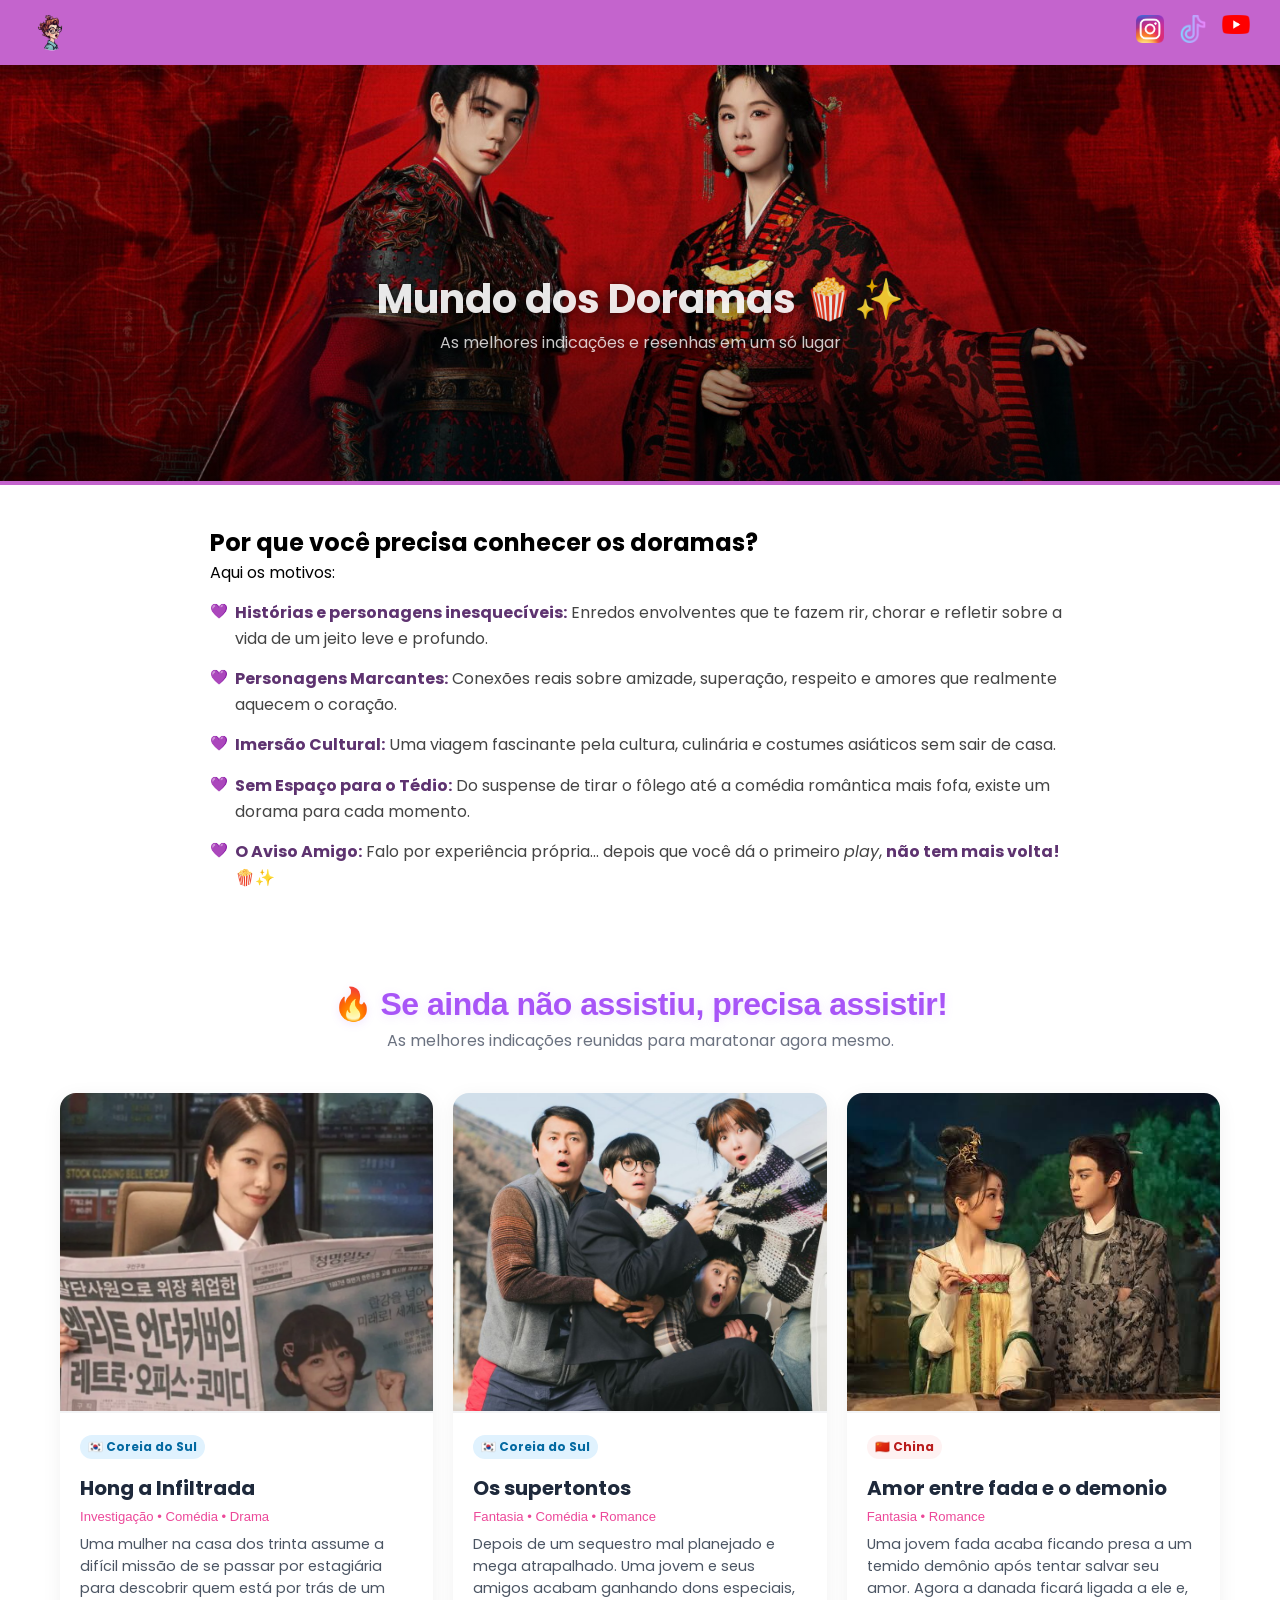
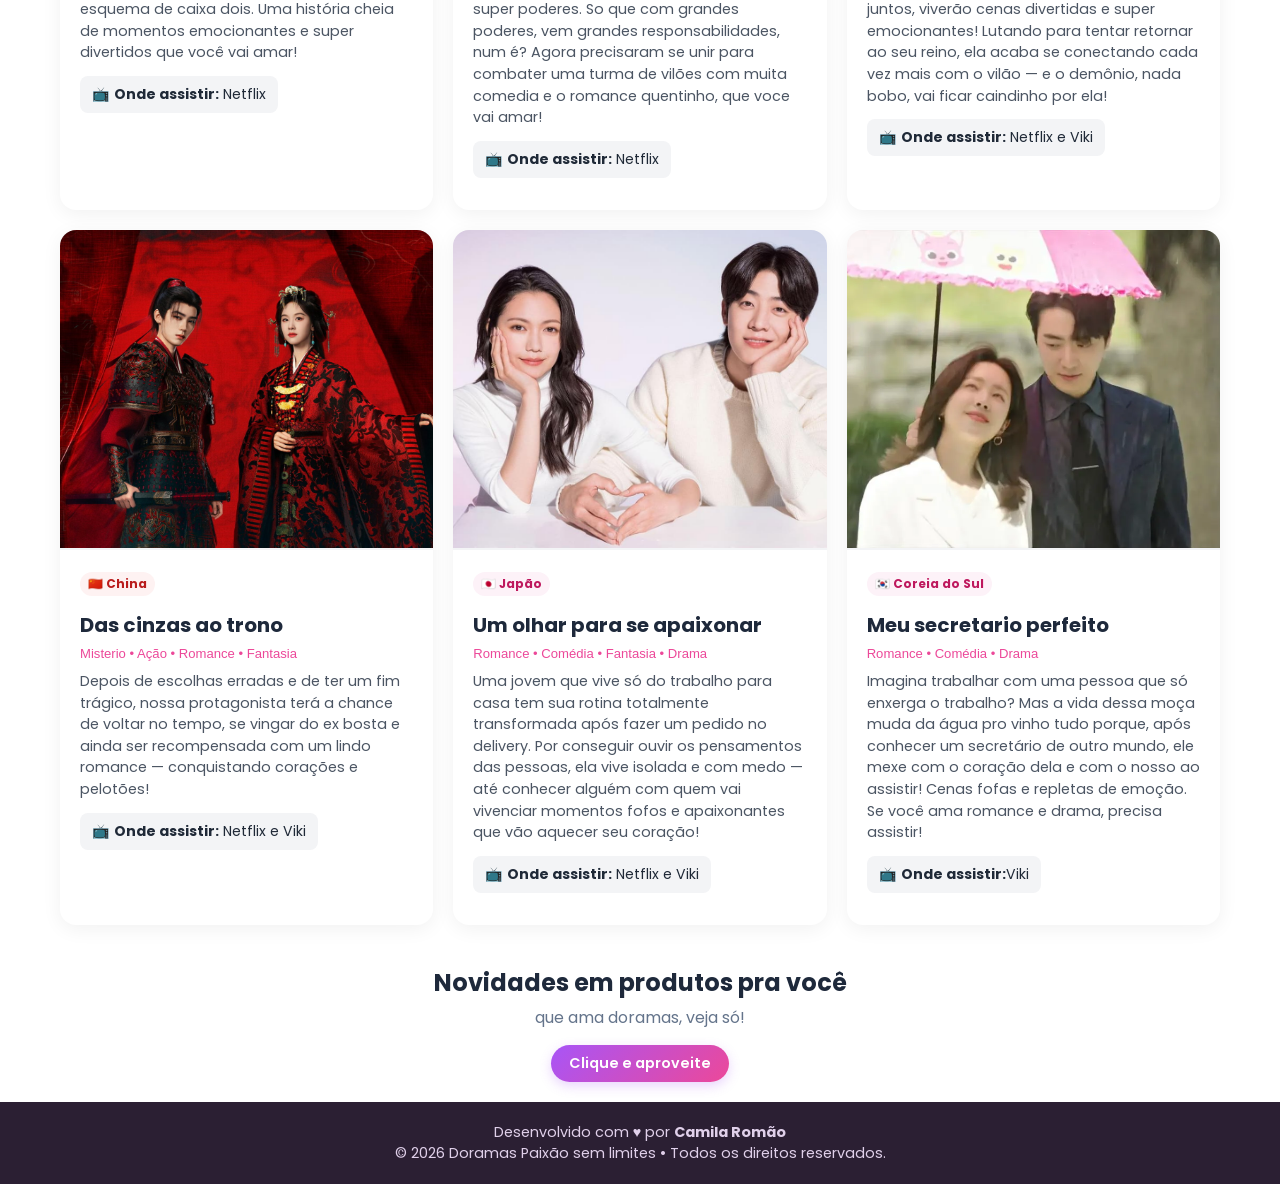
==== commit 50776e6c: "Update index.html" ====
--- a/index.html
+++ b/index.html
@@ -72,7 +72,7 @@
 
         <!-- Exemplo Card Coreano 1 -->
         <div class="card-dorama">
-            <img src="/Mundo-dos-Doramas/assets/hong-a-infiltrada-img.webp" alt="Hong a infiltrada">
+            <img src="assets/hong-a-infiltrada-img.webp" alt="Hong a infiltrada">
             <div class="card-info">
                 <span class="tag-pais coreia">🇰🇷 Coreia do Sul</span>
                 <h3>Hong a Infiltrada</h3>
@@ -84,7 +84,7 @@
 
         <!-- Exemplo Card Coreano 2 -->
         <div class="card-dorama">
-            <img src="/Mundo-dos-Doramas/assets/SUPERtontos-img.jpg" alt="supertontos">
+            <img src="assets/SUPERtontos-img.jpg" alt="supertontos">
             <div class="card-info">
                 <span class="tag-pais coreia">🇰🇷 Coreia do Sul</span>
                 <h3>Os supertontos</h3>
@@ -96,7 +96,7 @@
 
         <!-- Exemplo Card Chinês 1 -->
         <div class="card-dorama">
-            <img src="/Mundo-dos-Doramas/assets/amor-entre-a-fada-e-o-demonio-img.jpg" alt="Amor entre fada e o demonio">
+            <img src="assets/amor-entre-a-fada-e-o-demonio-img.jpg" alt="Amor entre fada e o demonio">
             <div class="card-info">
                 <span class="tag-pais china">🇨🇳 China</span>
                 <h3>Amor entre fada e o demonio</h3>
@@ -108,7 +108,7 @@
 
         <!-- Exemplo Card Chinês 2 -->
         <div class="card-dorama">
-            <img src="/Mundo-dos-Doramas/assets/das-cinzas-ao-trono-img.jpg" alt="Das cinzas ao trono">
+            <img src="assets/das-cinzas-ao-trono-img.jpg" alt="Das cinzas ao trono">
             <div class="card-info">
                 <span class="tag-pais china">🇨🇳 China</span>
                 <h3>Das cinzas ao trono</h3>
@@ -120,7 +120,7 @@
 
         <!-- Exemplo Card Japonês -->
         <div class="card-dorama">
-            <img src="/Mundo-dos-Doramas/assets/Um-olhar-para-se-apaixonar-img.jpg" alt="Um olhar para se apaixonar">
+            <img src="assets/Um-olhar-para-se-apaixonar-img.jpg" alt="Um olhar para se apaixonar">
             <div class="card-info">
                 <span class="tag-pais japao">🇯🇵 Japão</span>
                 <h3>Um olhar para se apaixonar</h3>
@@ -131,7 +131,7 @@
         </div> 
 
         <div class="card-dorama">
-            <img src="/Mundo-dos-Doramas/assets/meu-secretario-perfeito-img.webp" alt="Meu secretario perfeito">
+            <img src="assets/meu-secretario-perfeito-img.webp" alt="Meu secretario perfeito">
             <div class="card-info">
                 <span class="tag-pais japao">🇰🇷 Coreia do Sul</span>
                 <h3>Meu secretario perfeito</h3>
